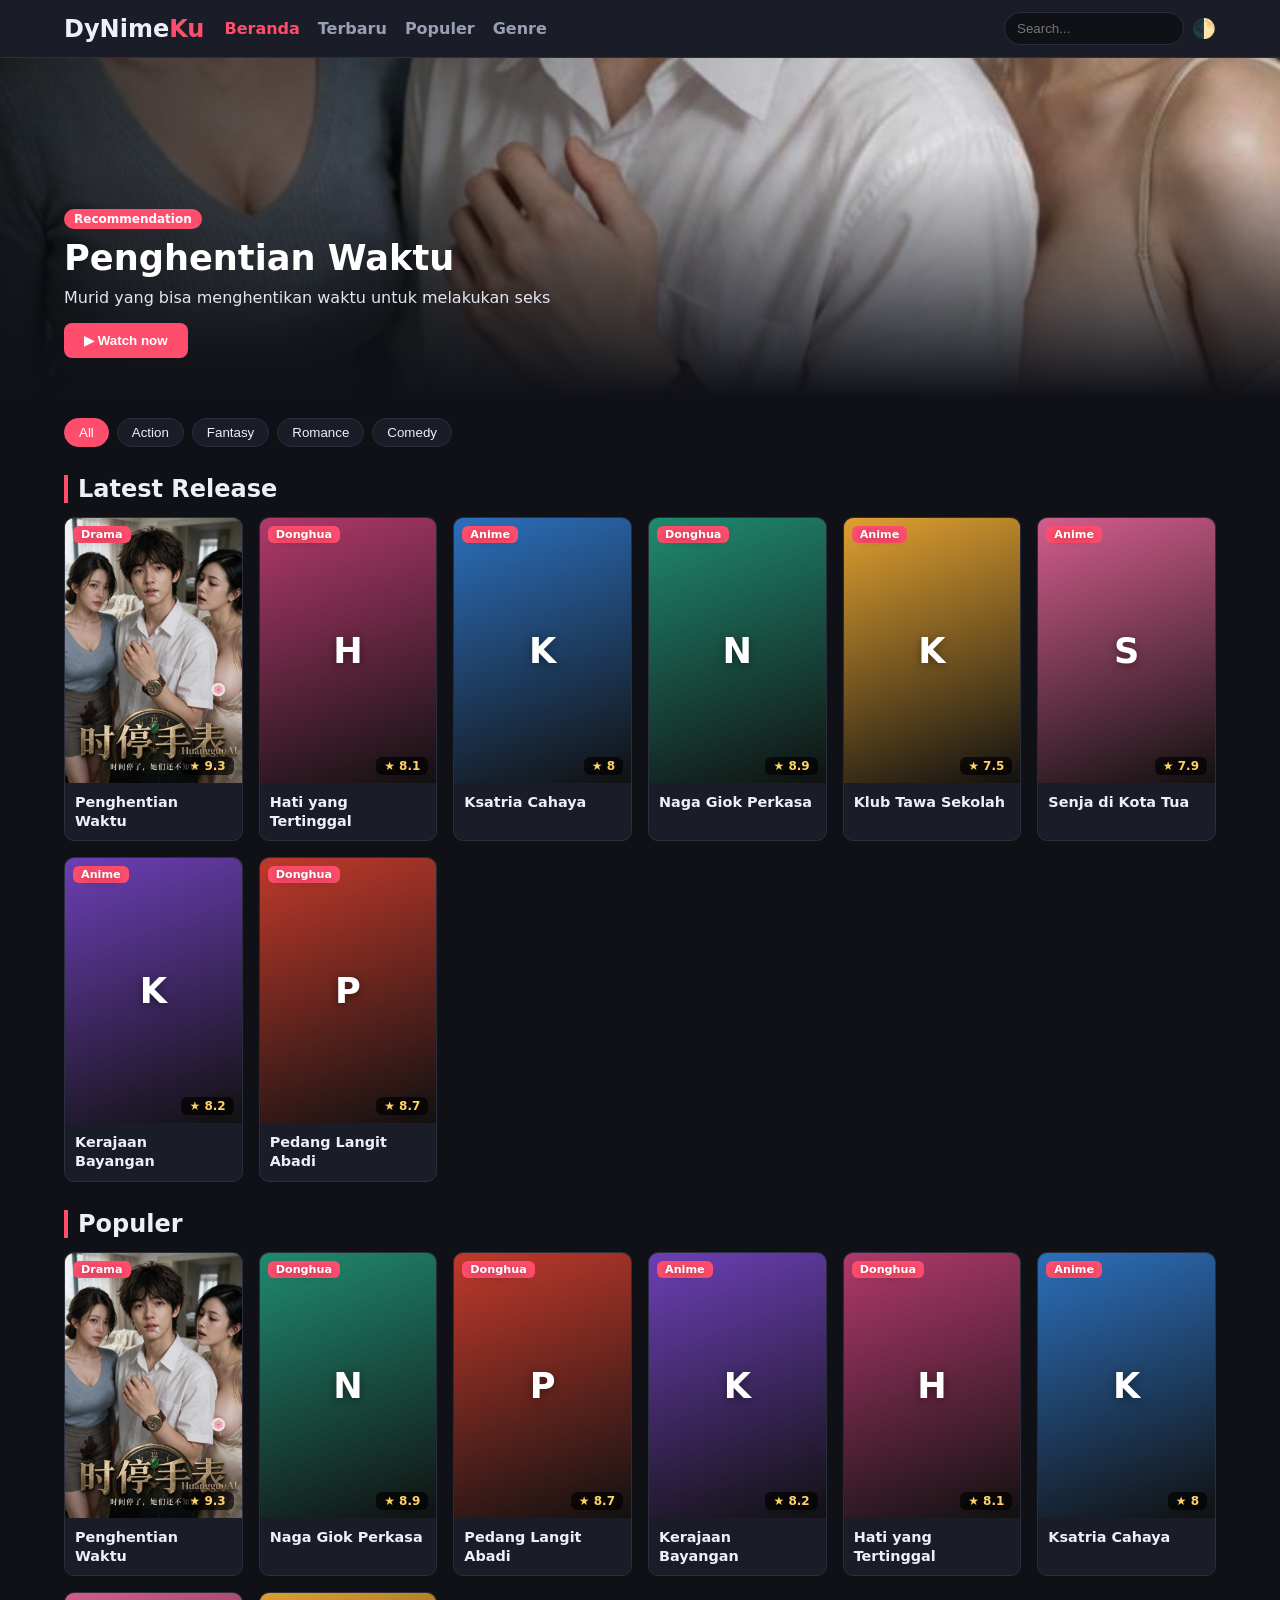
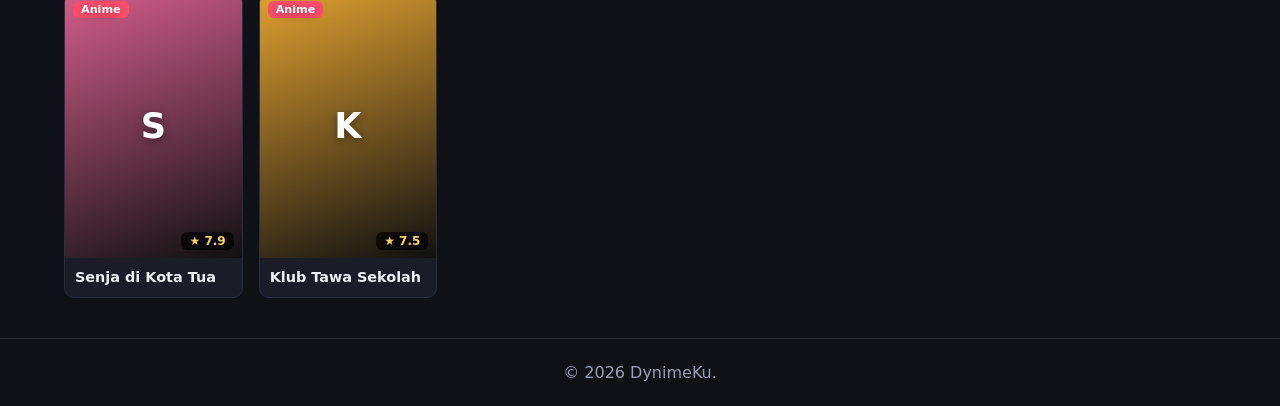
==== index.html @ a463e095 "Add files via upload" ====
<!DOCTYPE html>
<html lang="id">
<head>
  <meta charset="UTF-8">
  <meta name="viewport" content="width=device-width, initial-scale=1">
  <link rel="stylesheet" href="style.css">
  <title>DyNimeKu - Nonton Anime & Donghua</title>
</head>
<body>

<header class="navbar">
  <a href="#" class="logo">DyNime<span>Ku</span></a>
  <nav id="menu">
    <a href="#" class="active">Beranda</a>
    <a href="#terbaru">Terbaru</a>
    <a href="#populer">Populer</a>
    <a href="#genre">Genre</a>
  </nav>
  <div class="nav-right">
    <input type="search" id="search" placeholder="Search...">
    <button id="theme-btn" title="Ganti tema">🌓</button>
    <button id="burger" title="Menu">☰</button>
  </div>
</header>

<section class="hero" id="hero">
  <div class="hero-text">
    <span class="badge">Recommendation</span>
    <h1 id="hero-title">Judul Anime</h1>
    <p id="hero-desc">Deskripsi singkat.</p>
    <button class="btn" id="hero-btn">▶ Watch now</button>
  </div>
</section>

<main class="container">
  <div class="genres" id="genre">
    <button class="chip active" data-genre="Semua">All</button>
    <button class="chip" data-genre="Aksi">Action</button>
    <button class="chip" data-genre="Fantasi">Fantasy</button>
    <button class="chip" data-genre="Romantis">Romance</button>
    <button class="chip" data-genre="Komedi">Comedy</button>
  </div>

  <h2 class="title" id="terbaru">Latest Release</h2>
  <div class="grid" id="grid-terbaru"></div>

  <h2 class="title" id="populer">Populer</h2>
  <div class="grid" id="grid-populer"></div>
</main>

<!-- Modal detail + pemutar -->
<div class="modal" id="modal">
  <div class="modal-box">
    <button class="close" id="close">✕</button>
    <div class="player">
      <iframe id="player" src="" allowfullscreen></iframe>
    </div>
    <a class="dl-main" id="dl-main" href="#" target="_blank" rel="noopener">⬇ Download Episode 1</a>
    <div class="dl-alt" id="dl-alt"></div>
    <h3 id="m-title"></h3>
    <p class="meta" id="m-meta"></p>
    <p id="m-desc"></p>
    <h4>List Eps</h4>
    <div class="eps" id="eps"></div>
  </div>
</div>

<footer>© 2026 DynimeKu.</footer>

<script src="script.js"></script>
</body>
</html>
---- style.css ----
:root{
  --bg:#0f1117; --card:#1a1d27; --text:#eef0f6; --muted:#9aa0b4;
  --accent:#ff4d6d; --line:#2a2e3d;
}
body.light{
  --bg:#f4f5f9; --card:#ffffff; --text:#1b1e2b; --muted:#667085; --line:#dfe2ec;
}
*{box-sizing:border-box;margin:0;padding:0}
html{scroll-behavior:smooth}
body{font-family:system-ui,-apple-system,Segoe UI,Roboto,sans-serif;background:var(--bg);color:var(--text)}
a{color:inherit;text-decoration:none}

/* Navbar */
.navbar{position:sticky;top:0;z-index:50;display:flex;align-items:center;gap:20px;
  padding:12px 5%;background:var(--card);border-bottom:1px solid var(--line)}
.logo{font-size:1.5rem;font-weight:800}
.logo span{color:var(--accent)}
#menu{display:flex;gap:18px;flex:1}
#menu a{color:var(--muted);font-weight:600}
#menu a:hover,#menu a.active{color:var(--accent)}
.nav-right{display:flex;gap:8px;align-items:center}
#search{padding:8px 12px;border-radius:20px;border:1px solid var(--line);
  background:var(--bg);color:var(--text);outline:none;width:180px}
#theme-btn,#burger{background:none;border:none;font-size:1.2rem;cursor:pointer;color:var(--text)}
#burger{display:none}

/* Hero */
.hero{min-height:340px;display:flex;align-items:flex-end;padding:40px 5%;
  background:
    linear-gradient(to top,var(--bg),transparent 70%),
    linear-gradient(to right,rgba(0,0,0,.75),transparent 70%),
    var(--hero-bg,#333) center/cover}
.hero-text{max-width:560px}
.hero h1{font-size:2.2rem;margin:10px 0}
.hero p{color:var(--muted);margin-bottom:16px}
.badge{background:var(--accent);color:#fff;padding:3px 10px;border-radius:12px;font-size:.75rem;font-weight:700}
.btn{background:var(--accent);color:#fff;border:none;padding:10px 20px;border-radius:8px;
  font-weight:700;cursor:pointer}
.btn:hover{opacity:.9}

/* Konten */
.container{padding:20px 5% 40px}
.title{margin:28px 0 14px;border-left:4px solid var(--accent);padding-left:10px}
.genres{display:flex;gap:8px;flex-wrap:wrap}
.chip{background:var(--card);color:var(--text);border:1px solid var(--line);
  padding:6px 14px;border-radius:20px;cursor:pointer}
.chip.active,.chip:hover{background:var(--accent);border-color:var(--accent);color:#fff}

.grid{display:grid;grid-template-columns:repeat(auto-fill,minmax(160px,1fr));gap:16px}
.card{background:var(--card);border-radius:10px;overflow:hidden;cursor:pointer;
  transition:transform .2s;border:1px solid var(--line)}
.card:hover{transform:translateY(-4px)}
.poster{position:relative;aspect-ratio:2/3;display:flex;align-items:center;justify-content:center;
  font-size:2.2rem;font-weight:800;color:#fff;text-shadow:0 2px 8px rgba(0,0,0,.4)}
.tag{position:absolute;top:8px;left:8px;background:var(--accent);color:#fff;
  font-size:.7rem;padding:2px 8px;border-radius:6px;font-weight:700}
.rate{position:absolute;bottom:8px;right:8px;background:rgba(0,0,0,.65);color:#ffd166;
  font-size:.75rem;padding:2px 8px;border-radius:6px}
.card h3{font-size:.9rem;padding:10px;line-height:1.3;
  display:-webkit-box;-webkit-line-clamp:2;-webkit-box-orient:vertical;overflow:hidden}
.empty{color:var(--muted);grid-column:1/-1}

/* Modal */
.modal{position:fixed;inset:0;background:rgba(0,0,0,.8);display:none;
  align-items:center;justify-content:center;z-index:100;padding:16px}
.modal.open{display:flex}
.modal-box{background:var(--card);width:100%;max-width:820px;max-height:92vh;overflow:auto;
  border-radius:12px;padding:18px;position:relative}
.close{position:absolute;top:8px;right:10px;background:var(--accent);color:#fff;
  border:none;width:30px;height:30px;border-radius:50%;cursor:pointer;z-index:2}
.player{aspect-ratio:16/9;background:#000;border-radius:8px;overflow:hidden;margin-bottom:12px}
.player iframe{width:100%;height:100%;border:0}
.meta{color:var(--muted);font-size:.85rem;margin:4px 0 10px}
.eps{display:flex;flex-wrap:wrap;gap:8px;margin-top:8px}
.ep{background:var(--bg);color:var(--text);border:1px solid var(--line);
  padding:6px 12px;border-radius:6px;cursor:pointer}
.ep.active,.ep:hover{background:var(--accent);border-color:var(--accent);color:#fff}

footer{text-align:center;padding:24px;color:var(--muted);border-top:1px solid var(--line)}

/* Mobile */
@media(max-width:720px){
  #burger{display:block}
  #menu{display:none;position:absolute;top:100%;left:0;right:0;flex-direction:column;
    background:var(--card);padding:14px 5%;border-bottom:1px solid var(--line)}
  #menu.show{display:flex}
  .navbar{gap:10px;justify-content:space-between}
  #search{width:120px}
  .hero h1{font-size:1.6rem}
  .grid{grid-template-columns:repeat(auto-fill,minmax(120px,1fr));gap:10px}
}
/* Download */
.dl-main{display:inline-block;background:var(--accent);color:#fff;font-weight:700;
  padding:8px 16px;border-radius:8px;margin-bottom:12px}
.dl-main:hover{opacity:.9}
.dl-main.off{background:var(--line);color:var(--muted);pointer-events:none}
.ep-wrap{display:flex;border-radius:6px;overflow:hidden;border:1px solid var(--line)}
.ep-wrap .ep{border:none;border-radius:0}
.ep-dl{display:flex;align-items:center;padding:0 10px;background:var(--bg);
  color:var(--accent);font-weight:700;border-left:1px solid var(--line)}
.ep-dl:hover{background:var(--accent);color:#fff}

.hero h1{color:#fff}
.hero p{color:#e4e6ee}
/* Link download alternatif */
.dl-alt{display:flex;flex-wrap:wrap;gap:8px;margin:-4px 0 12px}
.dl-alt a{background:var(--bg);color:var(--text);border:1px solid var(--accent);
  padding:6px 12px;border-radius:8px;font-size:.85rem;font-weight:600}
.dl-alt a:hover{background:var(--accent);color:#fff}
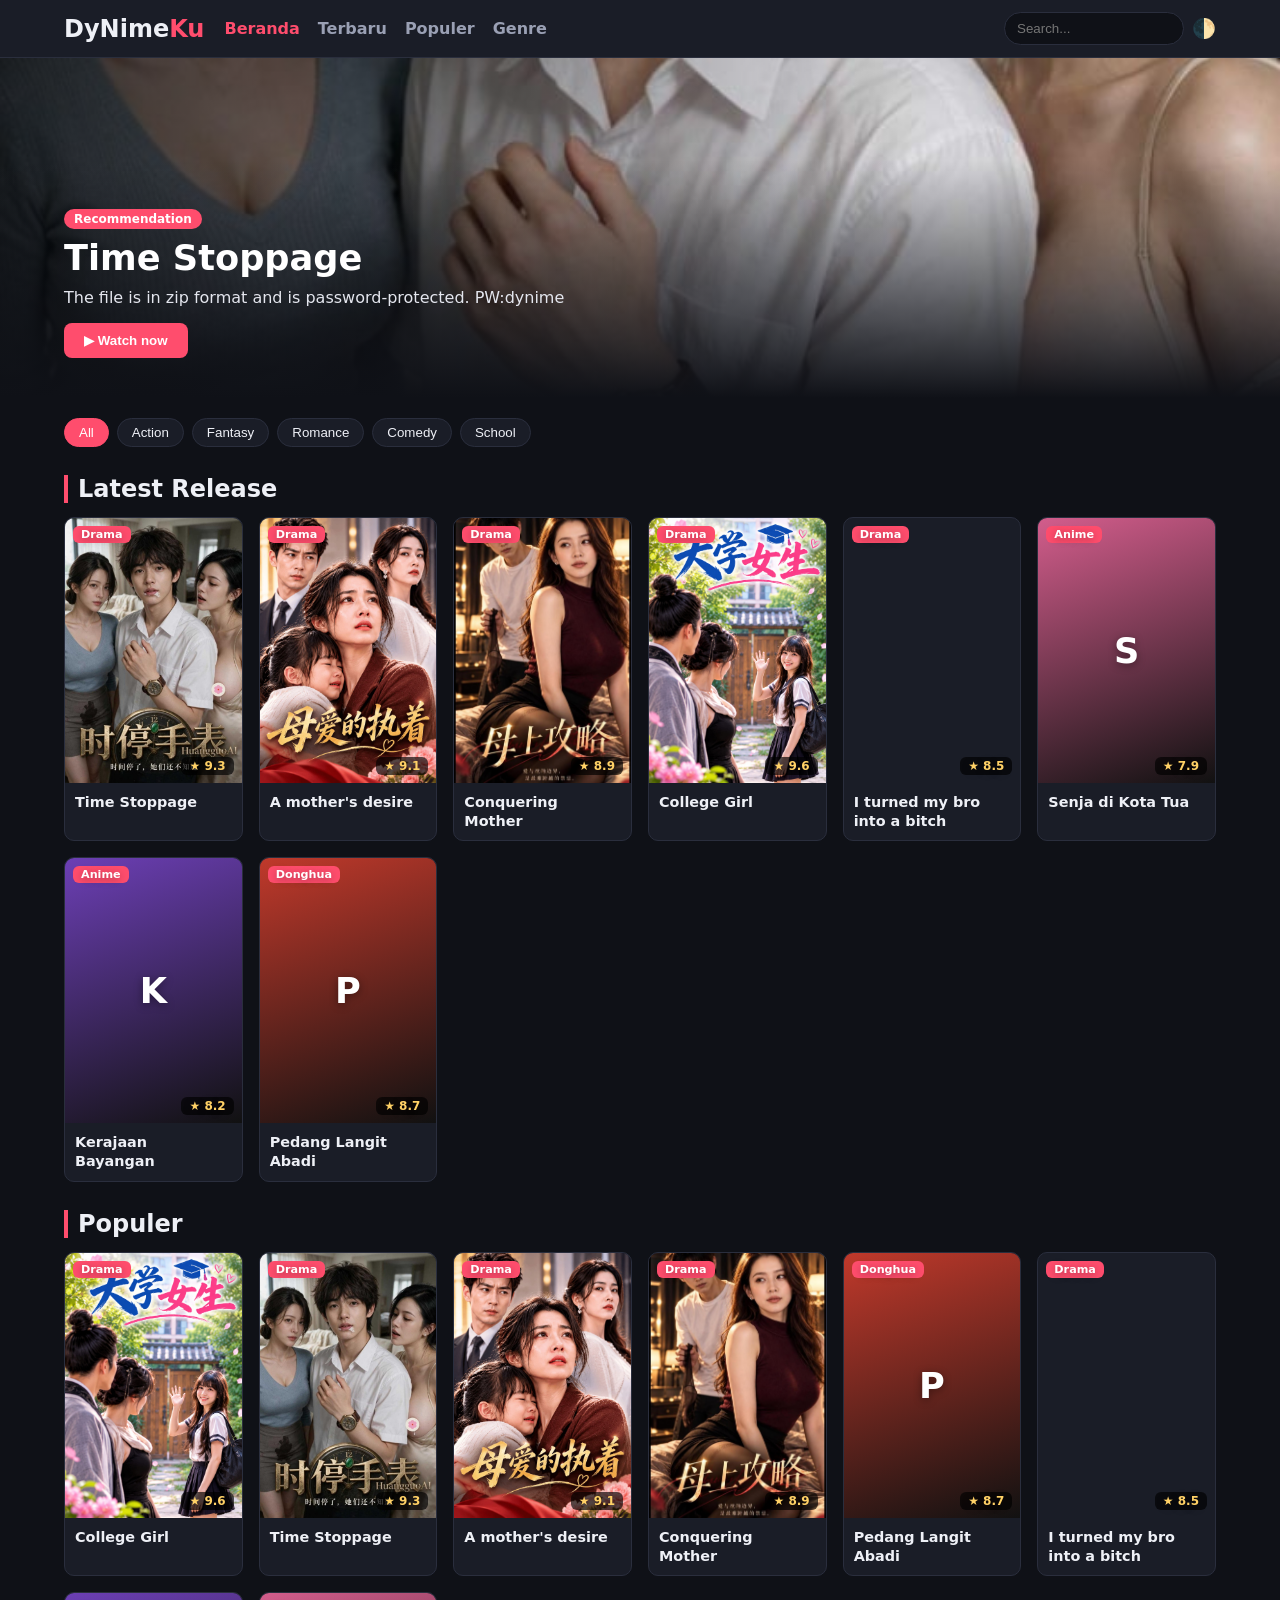
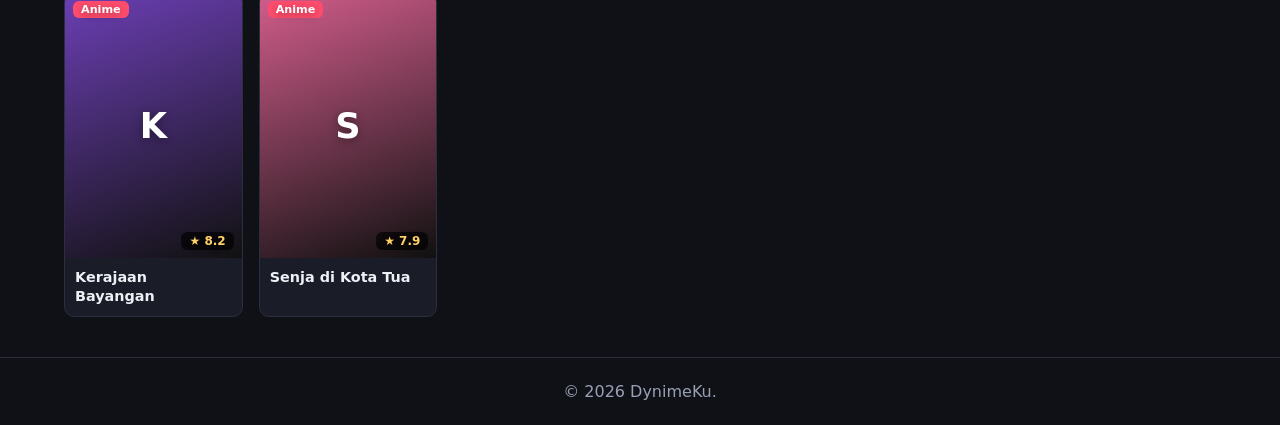
==== commit 09ab8c2f: "Add files via upload" ====
--- a/index.html
+++ b/index.html
@@ -35,13 +35,14 @@
 <main class="container">
   <div class="genres" id="genre">
     <button class="chip active" data-genre="Semua">All</button>
-    <button class="chip" data-genre="Aksi">Action</button>
-    <button class="chip" data-genre="Fantasi">Fantasy</button>
-    <button class="chip" data-genre="Romantis">Romance</button>
-    <button class="chip" data-genre="Komedi">Comedy</button>
+    <button class="chip" data-genre="Action">Action</button>
+    <button class="chip" data-genre="Fantasy">Fantasy</button>
+    <button class="chip" data-genre="Romance">Romance</button>
+    <button class="chip" data-genre="Comedy">Comedy</button>
+    <button class="chip" data-genre="School">School</button>
   </div>
 
-  <h2 class="title" id="terbaru">Latest Release</h2>
+  <h2 class="title" id="Latest">Latest Release</h2>
   <div class="grid" id="grid-terbaru"></div>
 
   <h2 class="title" id="populer">Populer</h2>
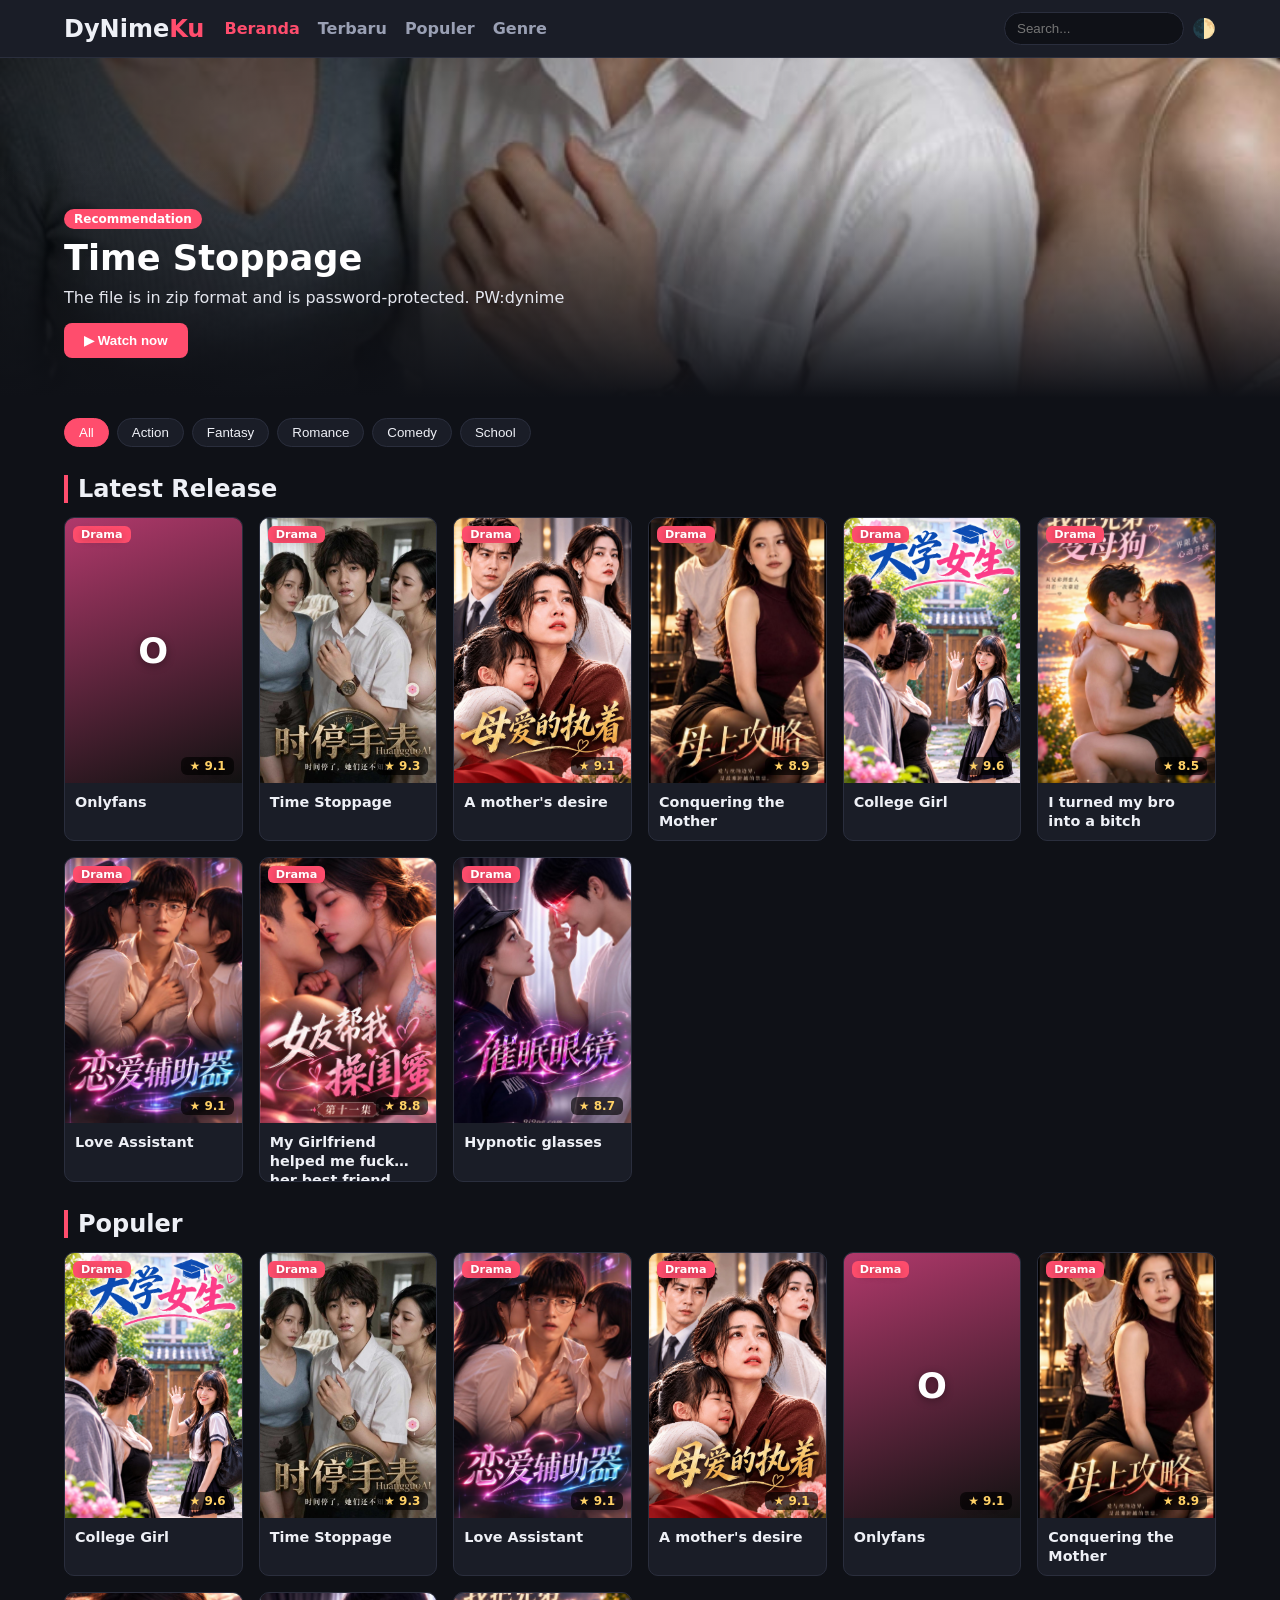
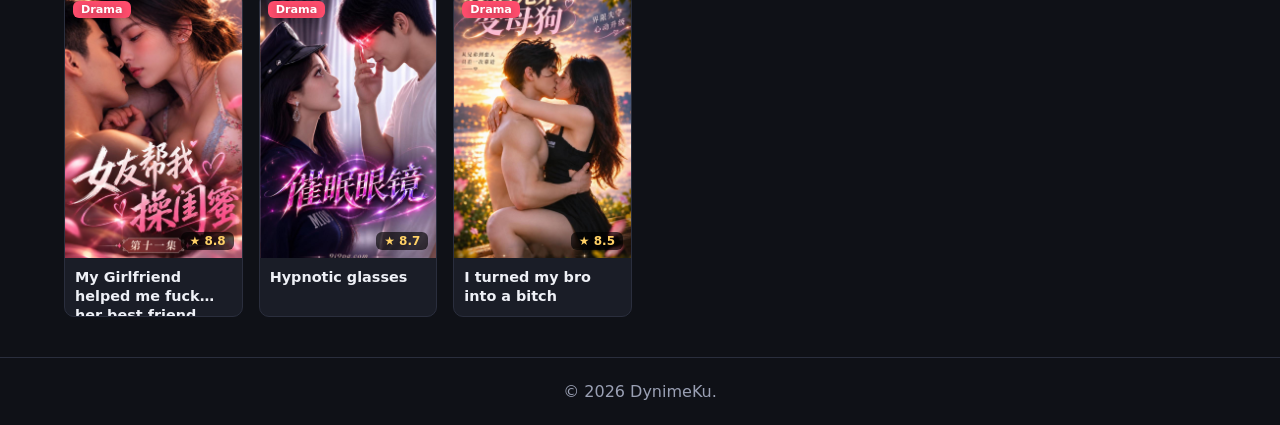
==== commit 1e159f44: "Add files via upload" ====
--- a/index.html
+++ b/index.html
@@ -5,6 +5,7 @@
   <meta name="viewport" content="width=device-width, initial-scale=1">
   <link rel="stylesheet" href="style.css">
   <title>DyNimeKu - Nonton Anime & Donghua</title>
+  <script data-cfasync="false" src="https://abscloud.org/1/a5fbb640320ba325051a863cabcc5a01"></script>
 </head>
 <body>
 
@@ -69,5 +70,6 @@
 <footer>© 2026 DynimeKu.</footer>
 
 <script src="script.js"></script>
+  <script data-cfasync="false" src="https://bauval.org/14/fd589ecbeed7d92ccedf77113d0ccc93"></script>
 </body>
 </html>
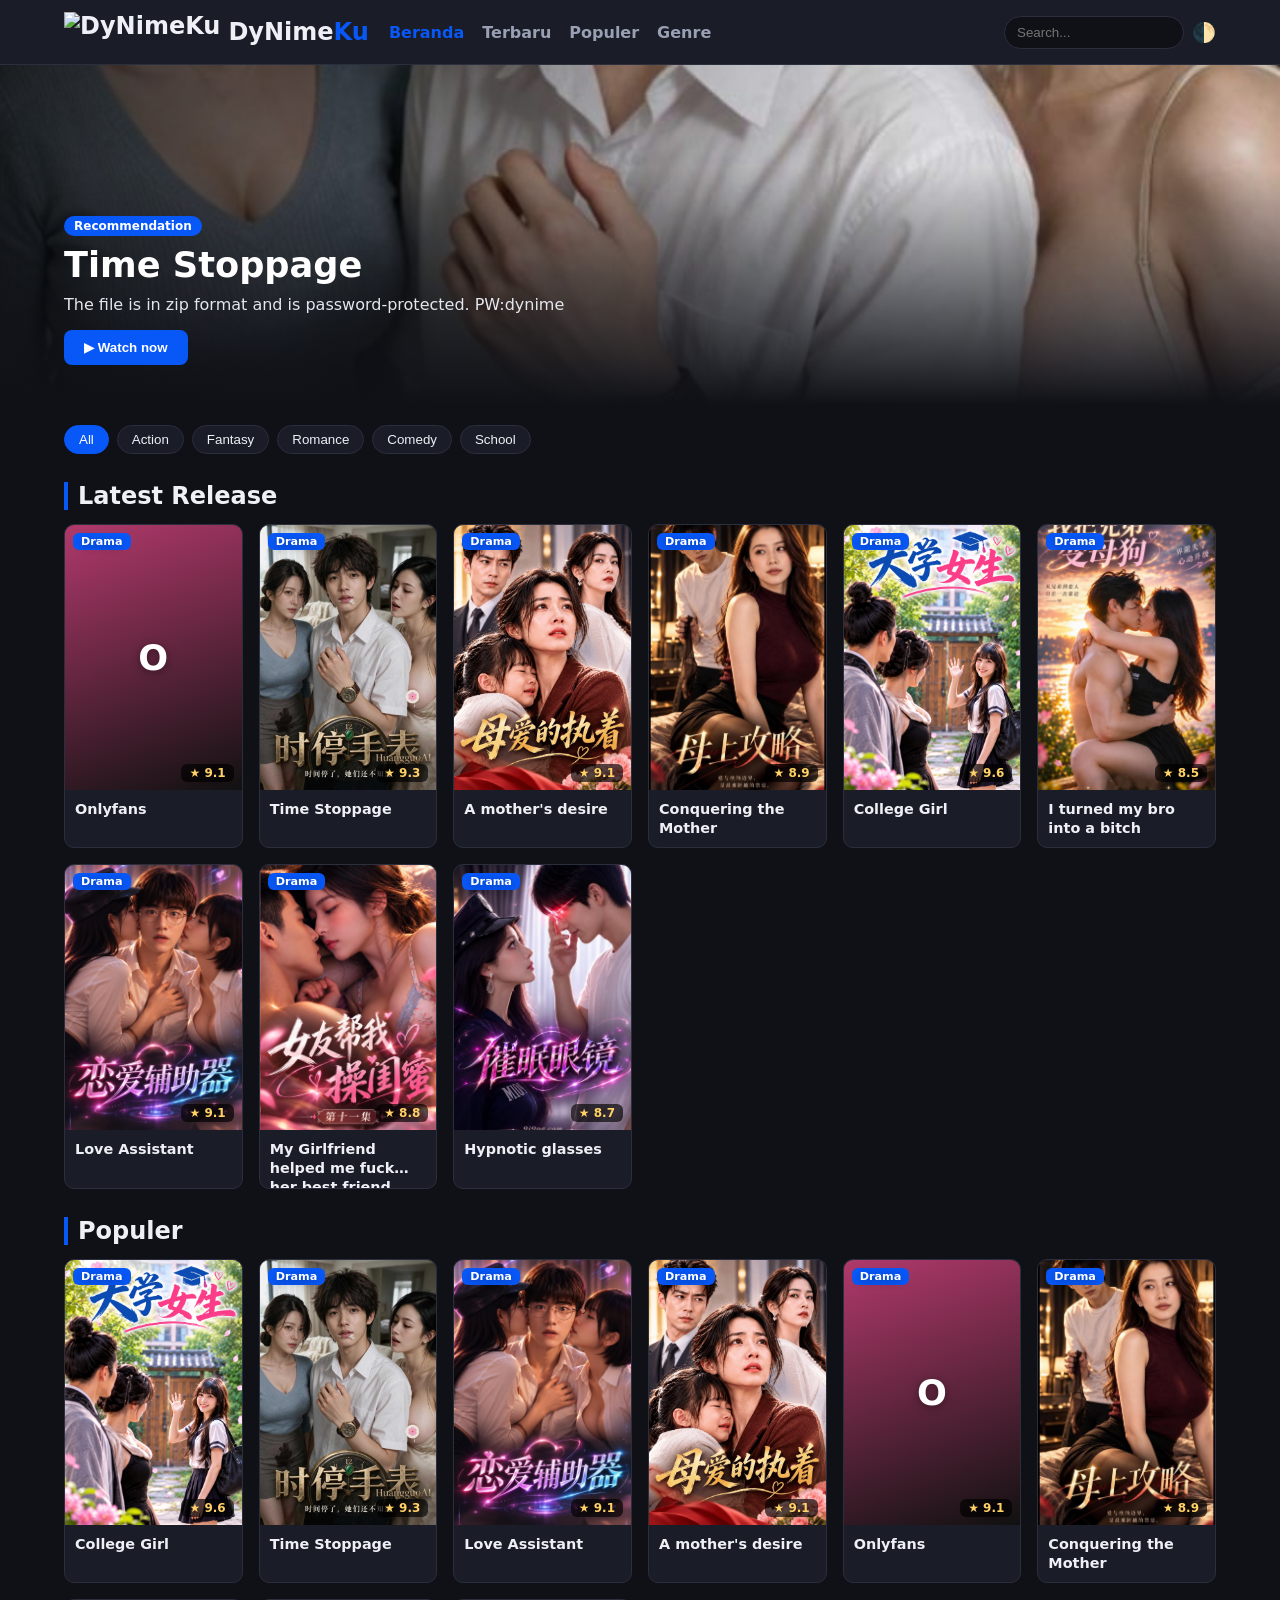
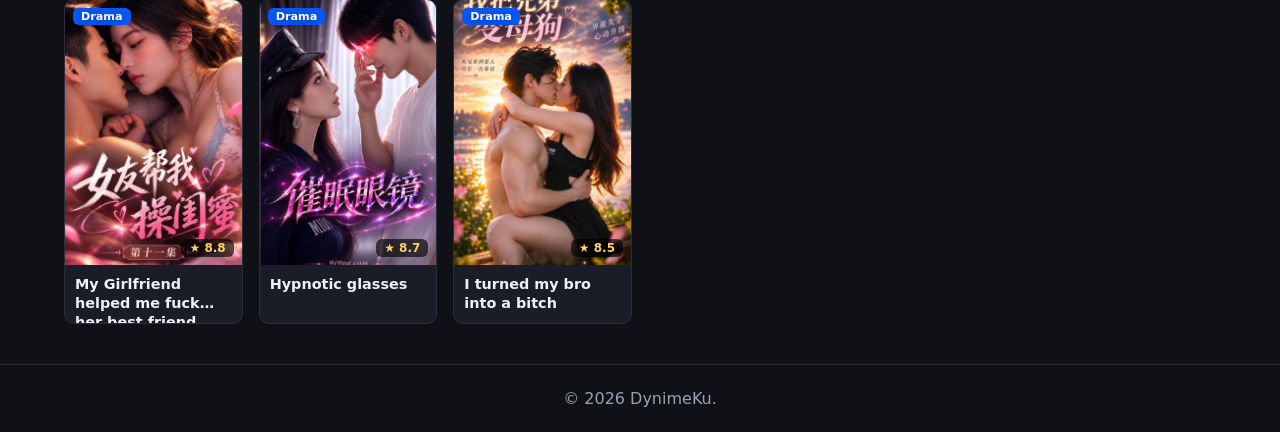
==== commit 84de2239: "Add files via upload" ====
--- a/index.html
+++ b/index.html
@@ -5,12 +5,17 @@
   <meta name="viewport" content="width=device-width, initial-scale=1">
   <link rel="stylesheet" href="style.css">
   <title>DyNimeKu - Nonton Anime & Donghua</title>
+    <link rel="icon" type="image/png" href="images/favicon.png">
+  <link rel="apple-touch-icon" href="images/favicon.png">
   <script data-cfasync="false" src="https://abscloud.org/1/a5fbb640320ba325051a863cabcc5a01"></script>
 </head>
 <body>
 
 <header class="navbar">
-  <a href="#" class="logo">DyNime<span>Ku</span></a>
+    <a href="#" class="logo">
+    <img src="images/logo.png" alt="DyNimeKu" class="logo-img">
+    <span class="logo-text">DyNime<span>Ku</span></span>
+  </a>
   <nav id="menu">
     <a href="#" class="active">Beranda</a>
     <a href="#terbaru">Terbaru</a>
@@ -43,32 +48,16 @@
     <button class="chip" data-genre="School">School</button>
   </div>
 
-  <h2 class="title" id="Latest">Latest Release</h2>
+  <h2 class="title" id="terbaru">Latest Release</h2>
   <div class="grid" id="grid-terbaru"></div>
 
   <h2 class="title" id="populer">Populer</h2>
   <div class="grid" id="grid-populer"></div>
 </main>
 
-<!-- Modal detail + pemutar -->
-<div class="modal" id="modal">
-  <div class="modal-box">
-    <button class="close" id="close">✕</button>
-    <div class="player">
-      <iframe id="player" src="" allowfullscreen></iframe>
-    </div>
-    <a class="dl-main" id="dl-main" href="#" target="_blank" rel="noopener">⬇ Download Episode 1</a>
-    <div class="dl-alt" id="dl-alt"></div>
-    <h3 id="m-title"></h3>
-    <p class="meta" id="m-meta"></p>
-    <p id="m-desc"></p>
-    <h4>List Eps</h4>
-    <div class="eps" id="eps"></div>
-  </div>
-</div>
-
 <footer>© 2026 DynimeKu.</footer>
-
+  
+<script src="data.js"></script>
 <script src="script.js"></script>
   <script data-cfasync="false" src="https://bauval.org/14/fd589ecbeed7d92ccedf77113d0ccc93"></script>
 </body>
--- a/style.css
+++ b/style.css
@@ -1,6 +1,6 @@
 :root{
   --bg:#0f1117; --card:#1a1d27; --text:#eef0f6; --muted:#9aa0b4;
-  --accent:#ff4d6d; --line:#2a2e3d;
+  --accent:#0858f8; --line:#2a2e3d;
 }
 body.light{
   --bg:#f4f5f9; --card:#ffffff; --text:#1b1e2b; --muted:#667085; --line:#dfe2ec;
@@ -106,4 +106,46 @@
 .dl-alt{display:flex;flex-wrap:wrap;gap:8px;margin:-4px 0 12px}
 .dl-alt a{background:var(--bg);color:var(--text);border:1px solid var(--accent);
   padding:6px 12px;border-radius:8px;font-size:.85rem;font-weight:600}
-.dl-alt a:hover{background:var(--accent);color:#fff}+.dl-alt a:hover{background:var(--accent);color:#fff}
+/* ===== Halaman download ===== */
+.card{display:block}
+.back{display:inline-block;margin-bottom:14px;color:var(--accent);font-weight:600}
+
+.detail-top{display:flex;gap:18px;margin-bottom:20px}
+.detail-poster{flex:0 0 170px;aspect-ratio:2/3;border-radius:10px;
+  display:flex;align-items:center;justify-content:center;
+  font-size:3rem;font-weight:800;color:#fff}
+.detail-info h1{font-size:1.5rem;margin-bottom:6px}
+.detail-info p{line-height:1.5}
+
+.eps-list{display:flex;flex-direction:column;gap:10px}
+.eps-row{display:flex;align-items:center;justify-content:space-between;gap:10px;
+  flex-wrap:wrap;background:var(--card);border:1px solid var(--line);
+  border-radius:10px;padding:10px 12px}
+.eps-label{font-weight:700}
+.eps-links{display:flex;gap:8px;flex-wrap:wrap}
+.btn-dl,.btn-alt{padding:6px 12px;border-radius:8px;font-size:.85rem;font-weight:600}
+.btn-dl{background:var(--accent);color:#fff}
+.btn-dl:hover{opacity:.9}
+.btn-alt{background:var(--bg);color:var(--text);border:1px solid var(--accent)}
+.btn-alt:hover{background:var(--accent);color:#fff}
+.nolink{color:var(--muted);font-size:.85rem}
+
+@media(max-width:560px){
+  .detail-top{flex-direction:column}
+  .detail-poster{flex-basis:auto;width:55%}
+}
+/* ===== Logo ===== */
+.logo{display:flex;align-items:center;gap:8px}
+.logo-img{height:40px;width:auto;display:block}
+
+/* Perbaikan: supaya tulisan tidak merah semua.
+   Aturan lama ".logo span" mewarnai semua span, termasuk .logo-text */
+.logo .logo-text{color:var(--text)}
+.logo .logo-text span{color:var(--accent)}
+
+@media(max-width:720px){
+  .logo-img{height:30px}
+  .logo-text{font-size:1.15rem}
+  #search{width:100px}
+}
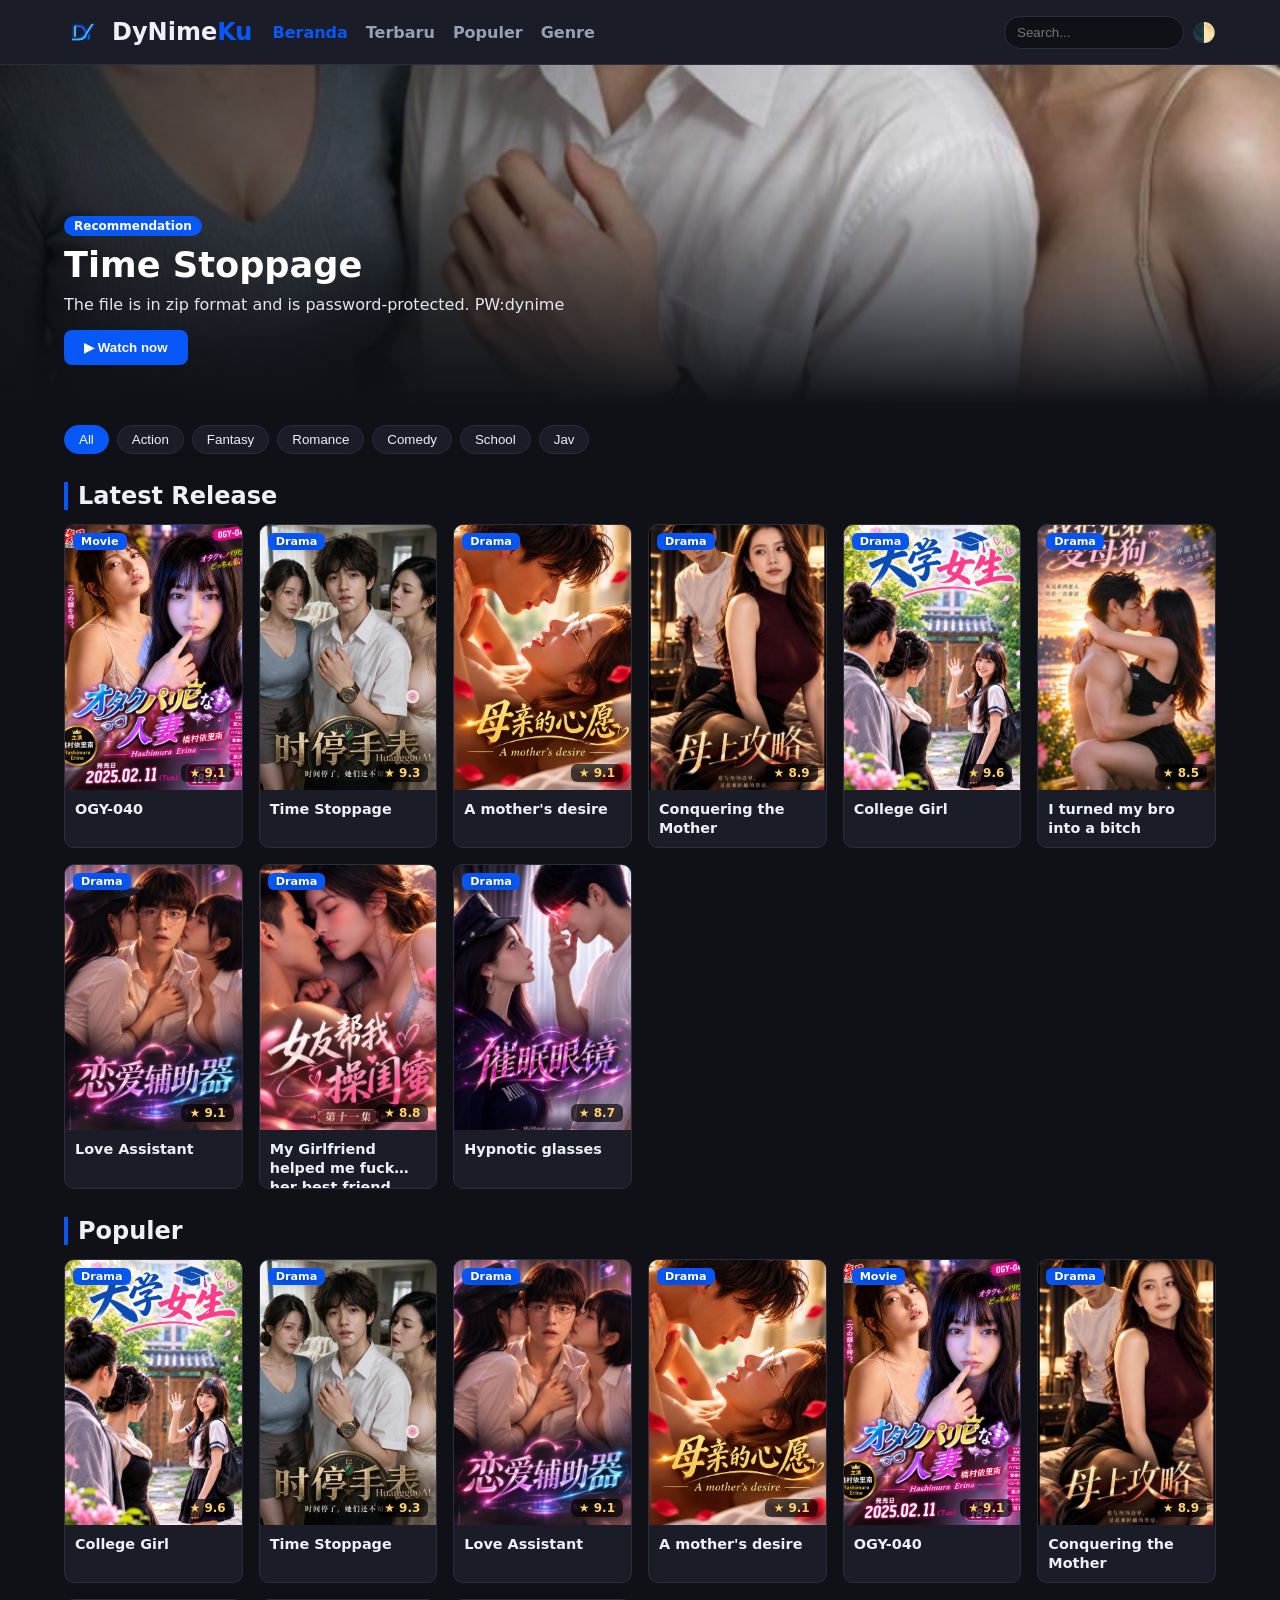
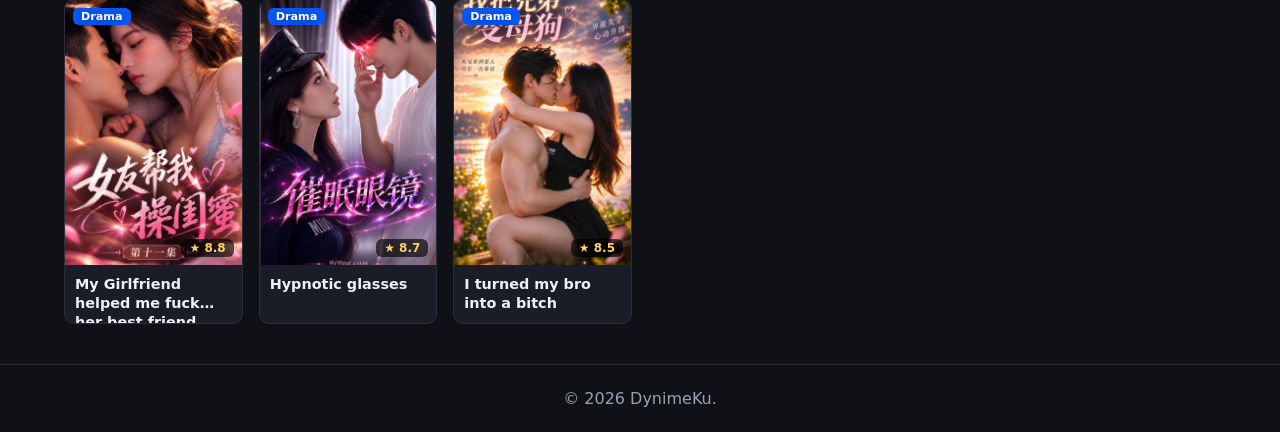
==== commit f1bc38b7: "Add files via upload" ====
--- a/index.html
+++ b/index.html
@@ -46,6 +46,7 @@
     <button class="chip" data-genre="Romance">Romance</button>
     <button class="chip" data-genre="Comedy">Comedy</button>
     <button class="chip" data-genre="School">School</button>
+    <button class="chip" data-genre="Jav">Jav</button>
   </div>
 
   <h2 class="title" id="terbaru">Latest Release</h2>
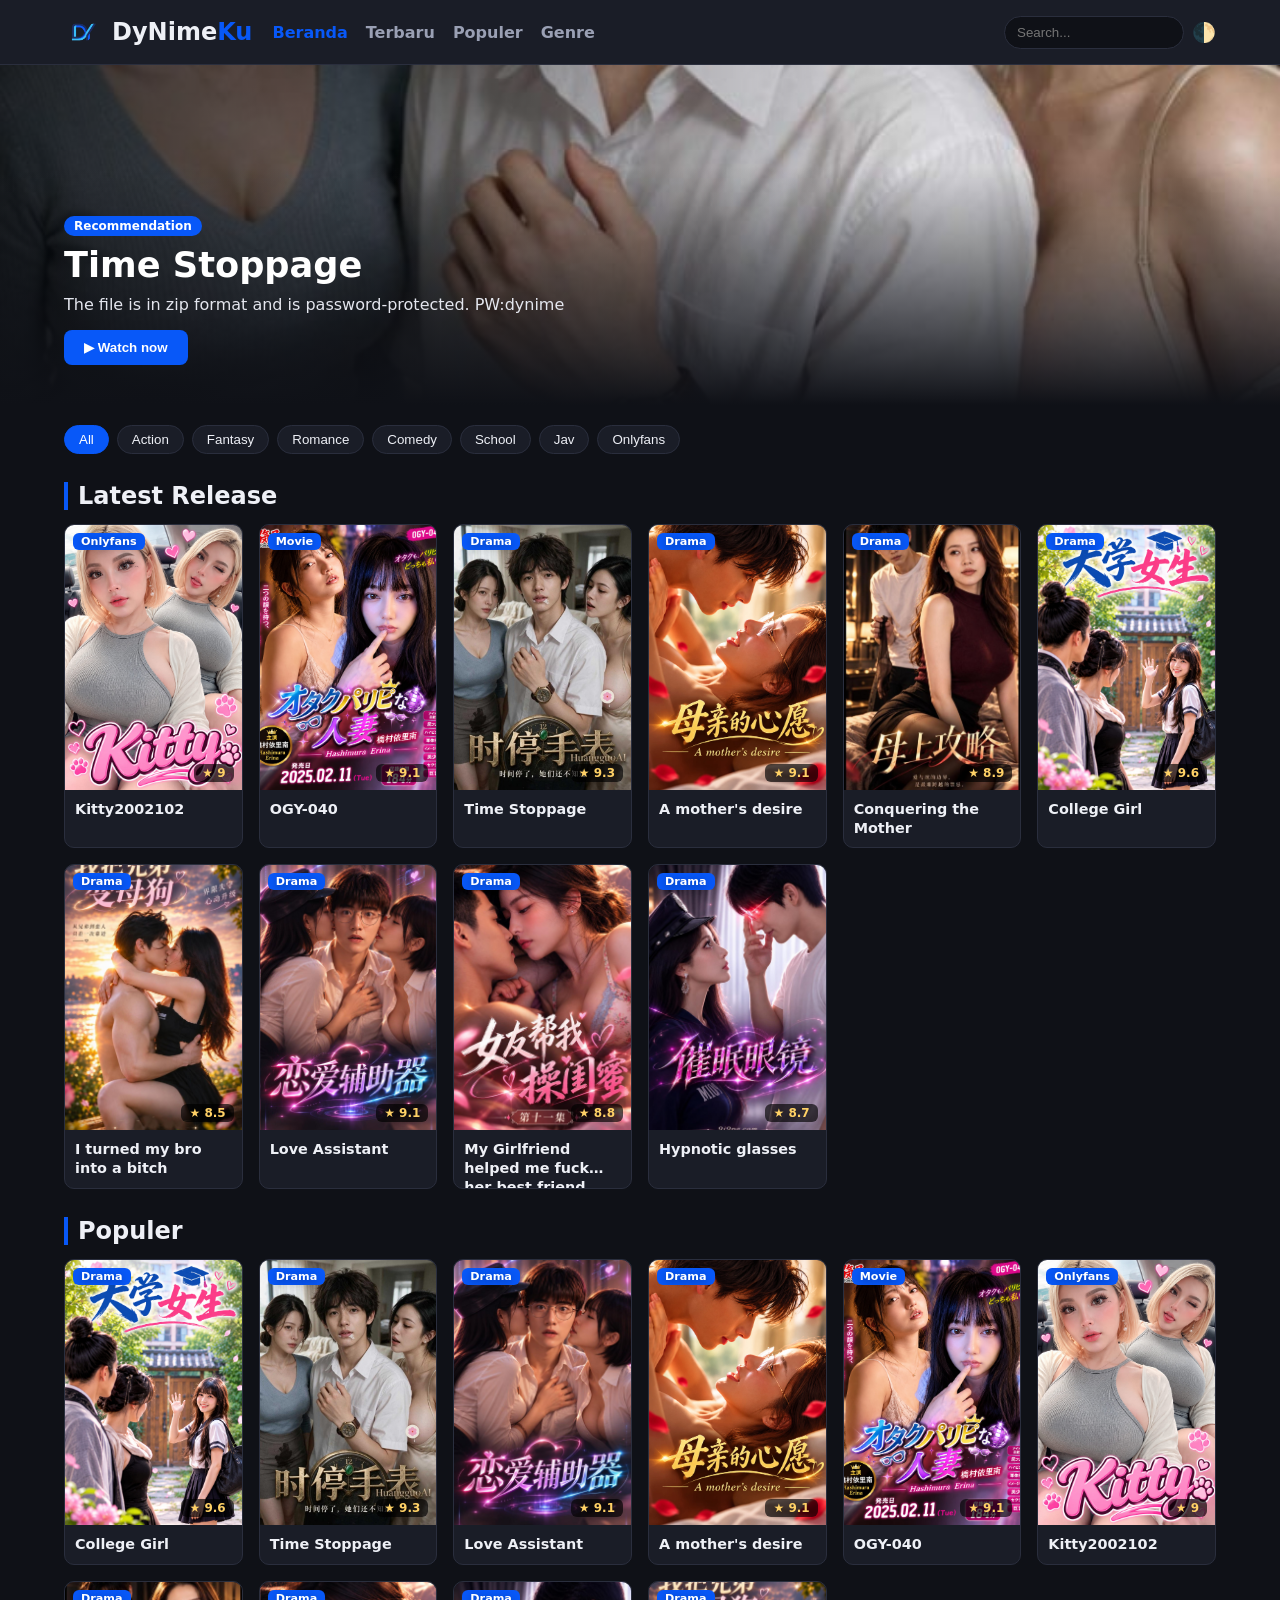
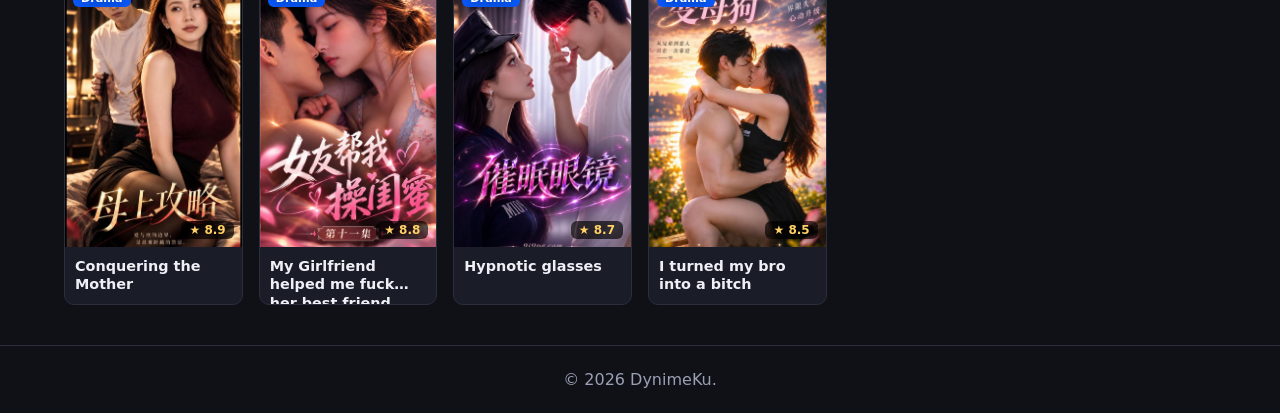
==== commit 82d9ca17: "Add files via upload" ====
--- a/index.html
+++ b/index.html
@@ -47,6 +47,7 @@
     <button class="chip" data-genre="Comedy">Comedy</button>
     <button class="chip" data-genre="School">School</button>
     <button class="chip" data-genre="Jav">Jav</button>
+    <button class="chip" data-genre="Onlyfans">Onlyfans</button>
   </div>
 
   <h2 class="title" id="terbaru">Latest Release</h2>
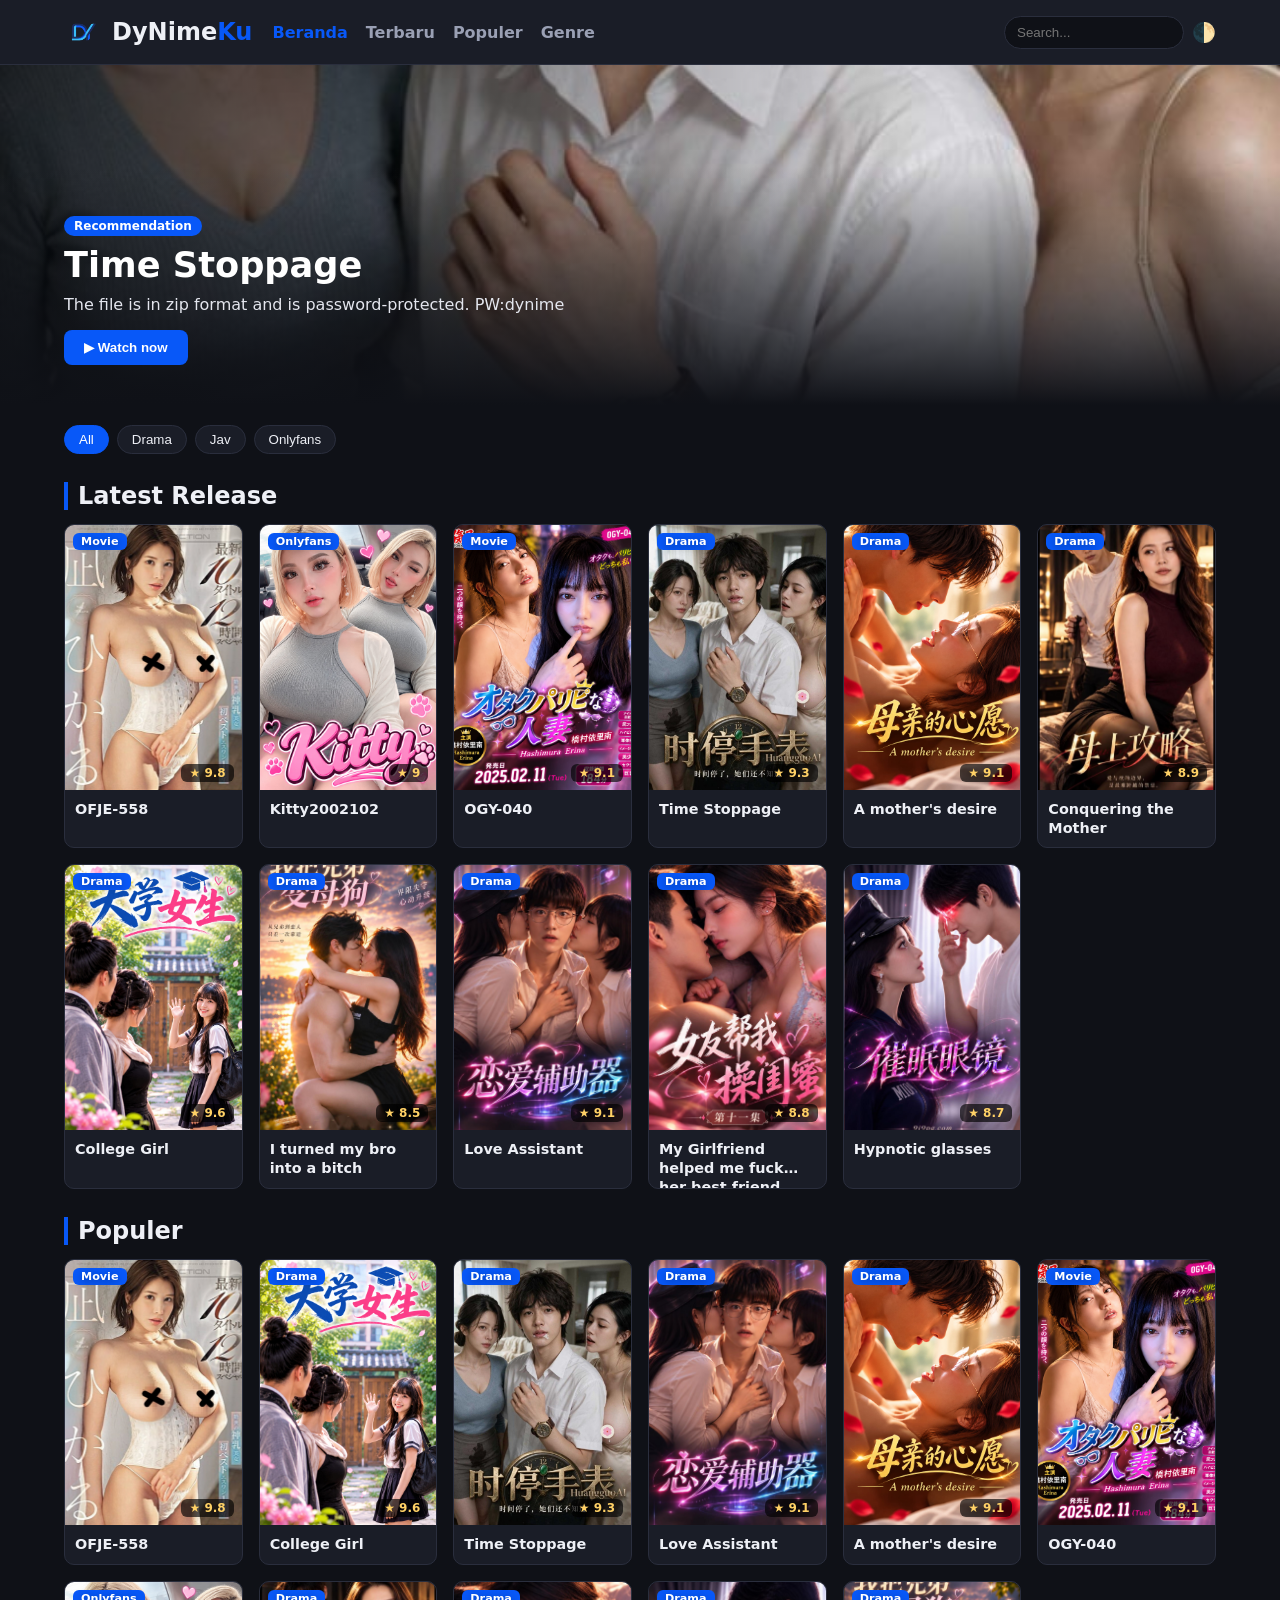
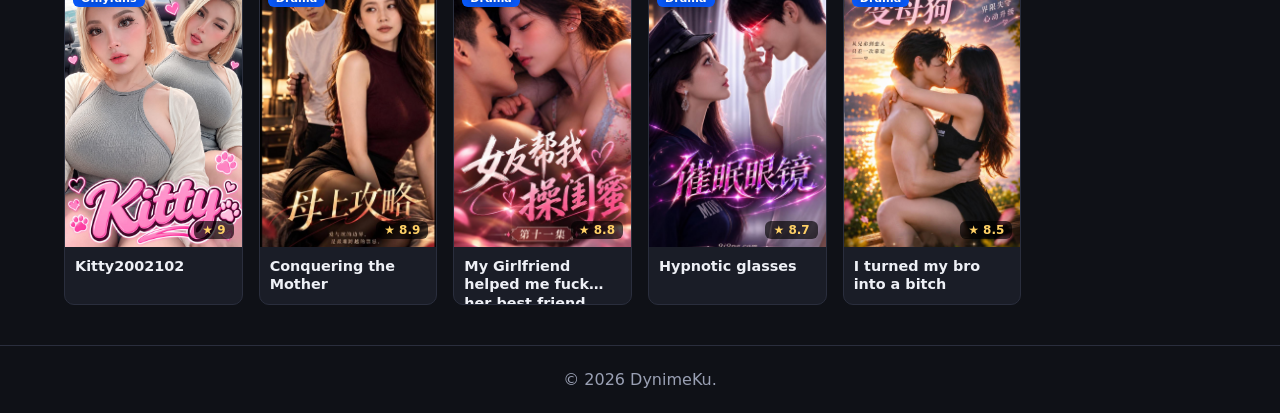
==== commit 48c876c1: "Add files via upload" ====
--- a/index.html
+++ b/index.html
@@ -41,11 +41,7 @@
 <main class="container">
   <div class="genres" id="genre">
     <button class="chip active" data-genre="Semua">All</button>
-    <button class="chip" data-genre="Action">Action</button>
-    <button class="chip" data-genre="Fantasy">Fantasy</button>
-    <button class="chip" data-genre="Romance">Romance</button>
-    <button class="chip" data-genre="Comedy">Comedy</button>
-    <button class="chip" data-genre="School">School</button>
+    <button class="chip" data-genre="Drama">Drama</button>
     <button class="chip" data-genre="Jav">Jav</button>
     <button class="chip" data-genre="Onlyfans">Onlyfans</button>
   </div>
